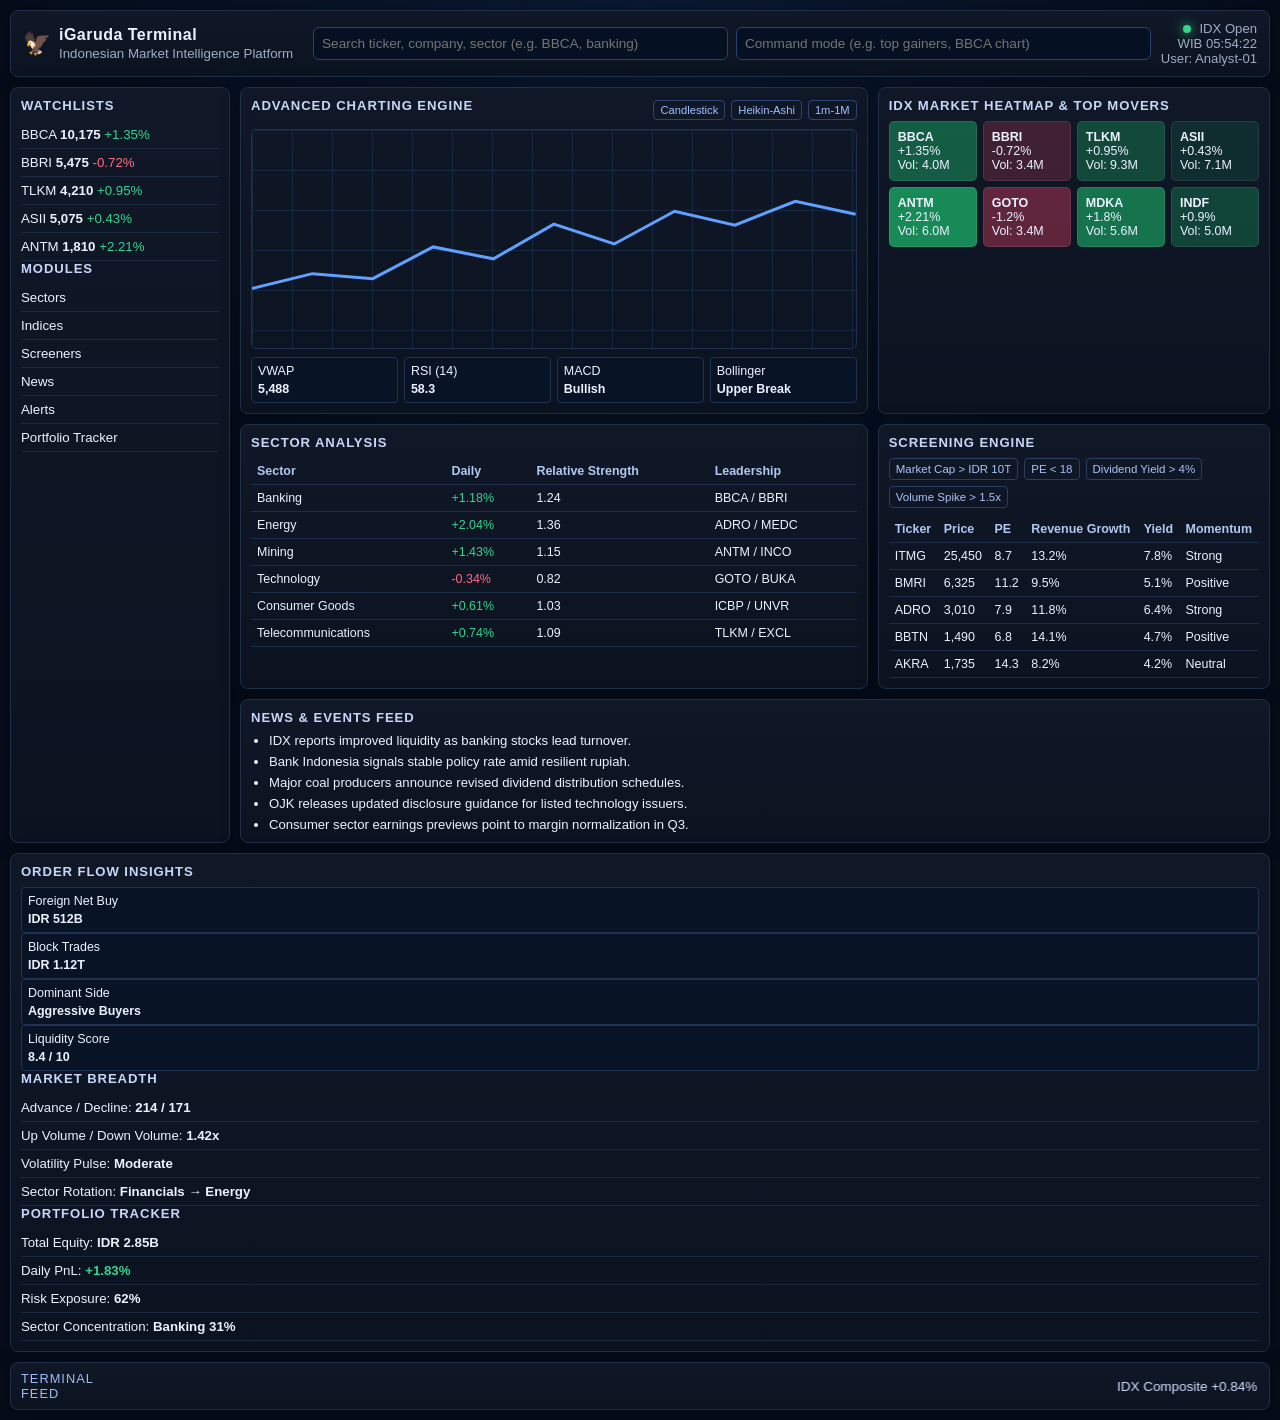
==== index.html @ 505cfd16 "Build iGaruda Terminal IDX-focused dashboard prototype" ====
<!doctype html>
<html lang="en">
  <head>
    <meta charset="UTF-8" />
    <meta name="viewport" content="width=device-width, initial-scale=1.0" />
    <title>iGaruda Terminal</title>
    <link rel="stylesheet" href="styles.css" />
  </head>
  <body>
    <div class="app-shell">
      <header class="top-bar panel">
        <div class="brand">
          <span class="logo">🦅</span>
          <div>
            <h1>iGaruda Terminal</h1>
            <small>Indonesian Market Intelligence Platform</small>
          </div>
        </div>
        <div class="top-controls">
          <input id="globalSearch" type="text" placeholder="Search ticker, company, sector (e.g. BBCA, banking)" />
          <input id="commandInput" type="text" placeholder="Command mode (e.g. top gainers, BBCA chart)" />
        </div>
        <div class="status-block">
          <div><span class="dot live"></span> IDX Open</div>
          <div>WIB <span id="clock"></span></div>
          <div>User: Analyst-01</div>
        </div>
      </header>

      <aside class="left-sidebar panel">
        <section>
          <h2>Watchlists</h2>
          <ul id="watchlist"></ul>
        </section>
        <section>
          <h2>Modules</h2>
          <ul class="menu-list">
            <li>Sectors</li>
            <li>Indices</li>
            <li>Screeners</li>
            <li>News</li>
            <li>Alerts</li>
            <li>Portfolio Tracker</li>
          </ul>
        </section>
      </aside>

      <main class="workspace">
        <section class="panel chart-panel">
          <div class="panel-title-row">
            <h2>Advanced Charting Engine</h2>
            <div class="badges">
              <span class="badge">Candlestick</span>
              <span class="badge">Heikin-Ashi</span>
              <span class="badge">1m-1M</span>
            </div>
          </div>
          <div class="chart-placeholder">
            <div class="grid"></div>
            <svg viewBox="0 0 600 220" preserveAspectRatio="none" aria-label="sample market chart">
              <polyline points="0,160 60,145 120,150 180,118 240,130 300,95 360,115 420,82 480,96 540,72 600,85" />
            </svg>
          </div>
          <div class="metrics-row" id="chartMetrics"></div>
        </section>

        <section class="panel data-panel">
          <h2>IDX Market Heatmap & Top Movers</h2>
          <div id="heatmap" class="heatmap-grid"></div>
        </section>

        <section class="panel sector-panel">
          <h2>Sector Analysis</h2>
          <table>
            <thead>
              <tr><th>Sector</th><th>Daily</th><th>Relative Strength</th><th>Leadership</th></tr>
            </thead>
            <tbody id="sectorTable"></tbody>
          </table>
        </section>

        <section class="panel screener-panel">
          <h2>Screening Engine</h2>
          <div class="filter-row">
            <span>Market Cap &gt; IDR 10T</span>
            <span>PE &lt; 18</span>
            <span>Dividend Yield &gt; 4%</span>
            <span>Volume Spike &gt; 1.5x</span>
          </div>
          <table>
            <thead>
              <tr><th>Ticker</th><th>Price</th><th>PE</th><th>Revenue Growth</th><th>Yield</th><th>Momentum</th></tr>
            </thead>
            <tbody id="screenerTable"></tbody>
          </table>
        </section>

        <section class="panel news-panel">
          <h2>News & Events Feed</h2>
          <ul id="newsFeed"></ul>
        </section>
      </main>

      <aside class="right-sidebar panel">
        <section>
          <h2>Order Flow Insights</h2>
          <div id="orderFlow"></div>
        </section>
        <section>
          <h2>Market Breadth</h2>
          <ul class="compact-list">
            <li>Advance / Decline: <strong id="adRatio">214 / 171</strong></li>
            <li>Up Volume / Down Volume: <strong>1.42x</strong></li>
            <li>Volatility Pulse: <strong>Moderate</strong></li>
            <li>Sector Rotation: <strong>Financials → Energy</strong></li>
          </ul>
        </section>
        <section>
          <h2>Portfolio Tracker</h2>
          <ul class="compact-list">
            <li>Total Equity: <strong>IDR 2.85B</strong></li>
            <li>Daily PnL: <strong class="up">+1.83%</strong></li>
            <li>Risk Exposure: <strong>62%</strong></li>
            <li>Sector Concentration: <strong>Banking 31%</strong></li>
          </ul>
        </section>
      </aside>

      <footer class="bottom-panel panel">
        <div class="ticker-label">Terminal Feed</div>
        <marquee id="tickerTape" behavior="scroll" direction="left"></marquee>
      </footer>
    </div>

    <script src="script.js"></script>
  </body>
</html>
---- styles.css ----
:root {
  --bg: #050d1a;
  --panel: #101827;
  --panel-alt: #0b1220;
  --line: #1f2f48;
  --text: #edf2ff;
  --muted: #9eaec7;
  --blue: #3f77ff;
  --up: #35d48c;
  --down: #ff6b81;
}

* { box-sizing: border-box; }
body {
  margin: 0;
  font-family: Inter, Segoe UI, sans-serif;
  color: var(--text);
  background: radial-gradient(circle at top, #0a1933, var(--bg) 40%);
}

.app-shell {
  display: grid;
  grid-template-columns: 250px 1fr 280px;
  grid-template-rows: auto 1fr auto;
  gap: 10px;
  min-height: 100vh;
  padding: 10px;
}

.panel {
  background: linear-gradient(180deg, var(--panel), var(--panel-alt));
  border: 1px solid var(--line);
  border-radius: 8px;
  box-shadow: 0 2px 20px rgba(0, 0, 0, 0.28);
}

.top-bar {
  grid-column: 1 / -1;
  display: flex;
  align-items: center;
  justify-content: space-between;
  padding: 10px 12px;
  gap: 10px;
}

.brand { display: flex; align-items: center; gap: 8px; min-width: 280px; }
.logo { font-size: 1.4rem; }
h1 { margin: 0; font-size: 1rem; letter-spacing: 0.03em; }
small { color: var(--muted); }

.top-controls {
  display: flex;
  gap: 8px;
  flex: 1;
}

input {
  width: 100%;
  border: 1px solid #294368;
  background: #061023;
  color: var(--text);
  border-radius: 6px;
  padding: 8px;
  font-size: 0.85rem;
}

.status-block { text-align: right; font-size: 0.82rem; color: var(--muted); }
.dot { display: inline-block; width: 8px; height: 8px; border-radius: 50%; margin-right: 5px; }
.dot.live { background: var(--up); box-shadow: 0 0 12px var(--up); }

.left-sidebar,
.right-sidebar {
  padding: 10px;
  overflow: auto;
}

.left-sidebar h2,
.right-sidebar h2,
.workspace h2 {
  margin: 0 0 8px;
  font-size: 0.82rem;
  color: #c8d7f8;
  text-transform: uppercase;
  letter-spacing: 0.07em;
}

.menu-list, .compact-list, #watchlist {
  list-style: none;
  margin: 0;
  padding: 0;
}

.menu-list li, .compact-list li, #watchlist li {
  padding: 6px 0;
  border-bottom: 1px solid #1a2840;
  font-size: 0.83rem;
}

.workspace {
  display: grid;
  gap: 10px;
  grid-template-columns: 1.6fr 1fr;
  grid-template-areas:
    "chart heat"
    "sector screener"
    "news news";
}

.chart-panel { grid-area: chart; padding: 10px; }
.data-panel { grid-area: heat; padding: 10px; }
.sector-panel { grid-area: sector; padding: 10px; }
.screener-panel { grid-area: screener; padding: 10px; }
.news-panel { grid-area: news; padding: 10px; }

.panel-title-row { display: flex; justify-content: space-between; align-items: center; }
.badges { display: flex; gap: 6px; }
.badge {
  padding: 3px 6px;
  border: 1px solid #2c4470;
  border-radius: 4px;
  font-size: 0.7rem;
  color: #9fc0ff;
}

.chart-placeholder {
  margin-top: 8px;
  height: 220px;
  border-radius: 6px;
  border: 1px solid #1d3050;
  position: relative;
  overflow: hidden;
}
.chart-placeholder .grid {
  position: absolute;
  inset: 0;
  background-image: linear-gradient(#162741 1px, transparent 1px), linear-gradient(90deg, #162741 1px, transparent 1px);
  background-size: 40px 40px;
}
svg { position: absolute; inset: 0; width: 100%; height: 100%; }
polyline { fill: none; stroke: #62a0ff; stroke-width: 3; }

.metrics-row {
  margin-top: 8px;
  display: grid;
  grid-template-columns: repeat(4, minmax(0, 1fr));
  gap: 6px;
}
.metric {
  background: #091326;
  border: 1px solid #203252;
  border-radius: 4px;
  padding: 6px;
  font-size: 0.78rem;
}
.metric strong { display: block; margin-top: 4px; }
.up { color: var(--up); }
.down { color: var(--down); }

.heatmap-grid {
  display: grid;
  grid-template-columns: repeat(4, minmax(0, 1fr));
  gap: 6px;
}
.heat-cell {
  padding: 8px;
  border-radius: 5px;
  font-size: 0.78rem;
  border: 1px solid rgba(255,255,255,0.08);
}

table {
  width: 100%;
  border-collapse: collapse;
  font-size: 0.78rem;
}
th, td {
  text-align: left;
  padding: 6px;
  border-bottom: 1px solid #1d2d49;
}
th { color: #b2c8f1; }
.filter-row {
  display: flex;
  flex-wrap: wrap;
  gap: 6px;
  margin-bottom: 8px;
}
.filter-row span {
  font-size: 0.72rem;
  border: 1px solid #2a3e62;
  padding: 4px 6px;
  border-radius: 4px;
  color: #abc4f7;
}

#newsFeed {
  margin: 0;
  padding-left: 18px;
  display: grid;
  gap: 6px;
  font-size: 0.82rem;
}

.bottom-panel {
  grid-column: 1 / -1;
  display: flex;
  gap: 10px;
  align-items: center;
  padding: 8px 10px;
}
.ticker-label {
  font-size: 0.8rem;
  text-transform: uppercase;
  letter-spacing: 0.08em;
  color: #9ebbf6;
}
marquee { color: #d1e1ff; font-size: 0.84rem; }

@media (max-width: 1300px) {
  .app-shell {
    grid-template-columns: 220px 1fr;
  }
  .right-sidebar { grid-column: 1 / -1; }
}
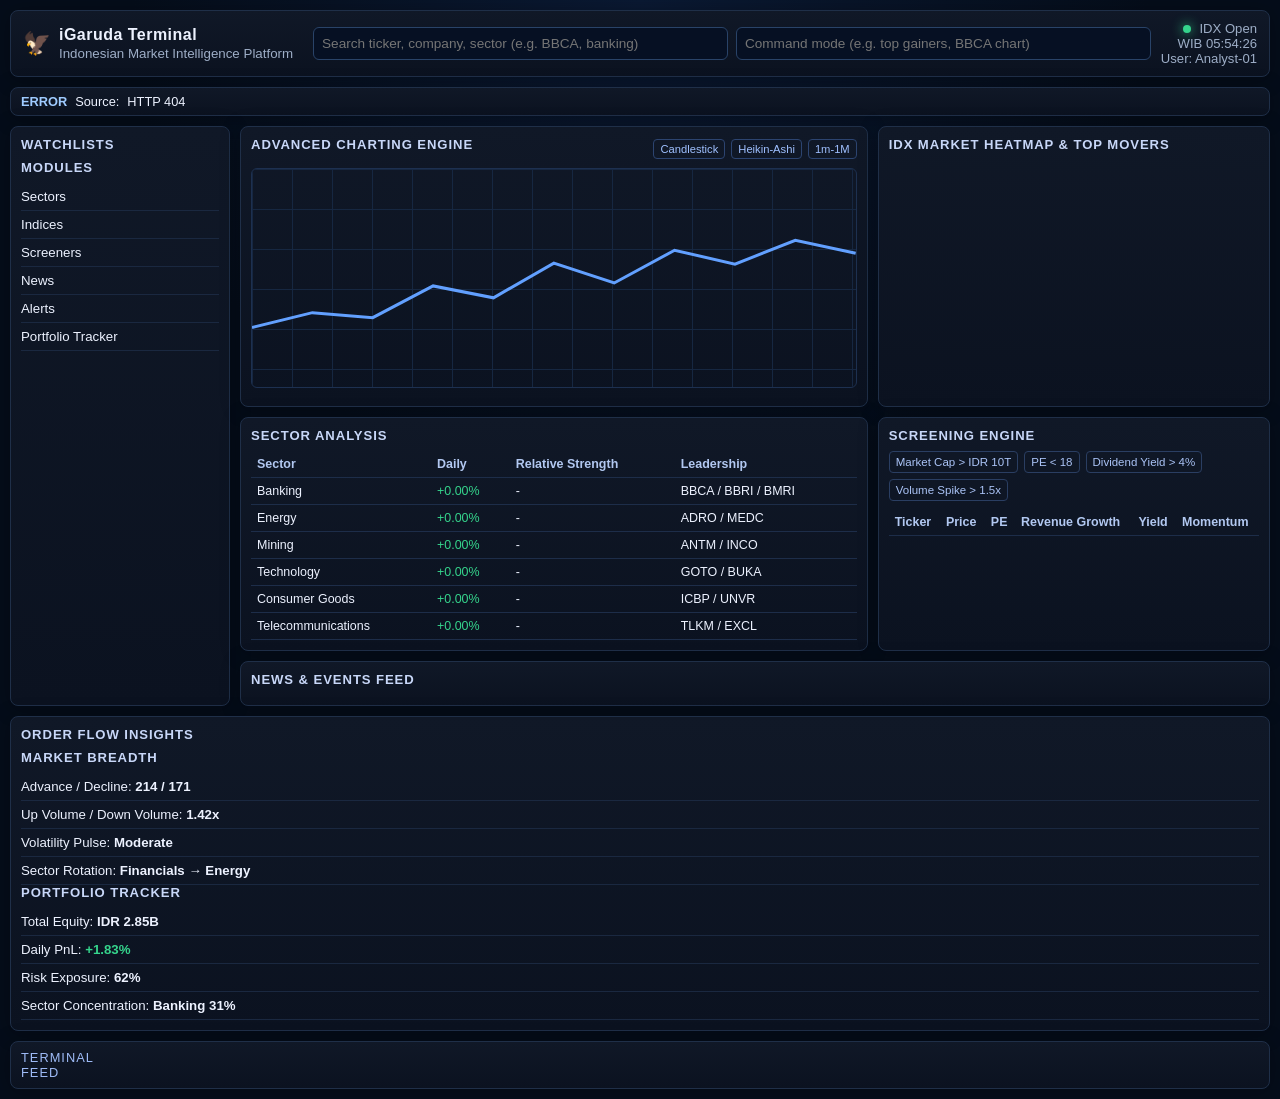
==== commit adccd9c1: "Upgrade to live-refresh terminal with backend market APIs" ====
--- a/index.html
+++ b/index.html
@@ -26,6 +26,11 @@
           <div>User: Analyst-01</div>
         </div>
       </header>
+
+      <div class="live-ribbon panel">
+        <strong id="dataMode">LIVE DATA</strong>
+        <span>Source:</span> <span id="dataSource">Connecting...</span>
+      </div>
 
       <aside class="left-sidebar panel">
         <section>
@@ -58,7 +63,7 @@
           <div class="chart-placeholder">
             <div class="grid"></div>
             <svg viewBox="0 0 600 220" preserveAspectRatio="none" aria-label="sample market chart">
-              <polyline points="0,160 60,145 120,150 180,118 240,130 300,95 360,115 420,82 480,96 540,72 600,85" />
+              <polyline id="chartLine" points="0,160 60,145 120,150 180,118 240,130 300,95 360,115 420,82 480,96 540,72 600,85" />
             </svg>
           </div>
           <div class="metrics-row" id="chartMetrics"></div>
--- a/styles.css
+++ b/styles.css
@@ -216,6 +216,17 @@
 }
 marquee { color: #d1e1ff; font-size: 0.84rem; }
 
+
+.live-ribbon {
+  grid-column: 1 / -1;
+  padding: 6px 10px;
+  font-size: 0.8rem;
+  display: flex;
+  gap: 8px;
+  align-items: center;
+}
+.live-ribbon strong { color: #9fcbff; }
+
 @media (max-width: 1300px) {
   .app-shell {
     grid-template-columns: 220px 1fr;
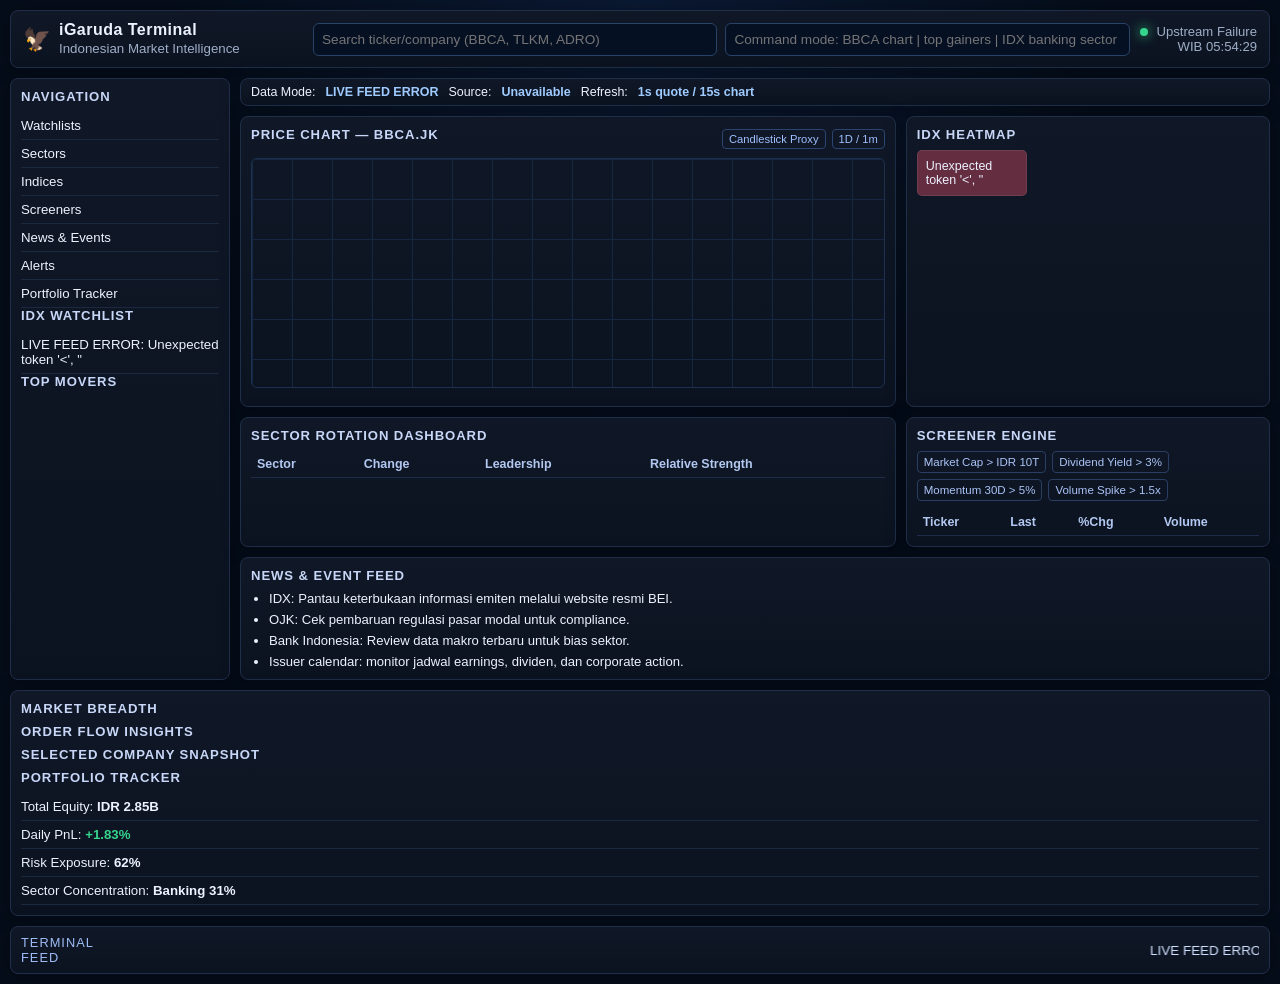
==== commit 9cc76b8c: "Upgrade iGaruda terminal with richer live market workspace" ====
--- a/index.html
+++ b/index.html
@@ -10,116 +10,139 @@
     <div class="app-shell">
       <header class="top-bar panel">
         <div class="brand">
-          <span class="logo">🦅</span>
+          <div class="logo">🦅</div>
           <div>
             <h1>iGaruda Terminal</h1>
-            <small>Indonesian Market Intelligence Platform</small>
+            <small>Indonesian Market Intelligence</small>
           </div>
         </div>
+
         <div class="top-controls">
-          <input id="globalSearch" type="text" placeholder="Search ticker, company, sector (e.g. BBCA, banking)" />
-          <input id="commandInput" type="text" placeholder="Command mode (e.g. top gainers, BBCA chart)" />
+          <input id="globalSearch" type="text" placeholder="Search ticker/company (BBCA, TLKM, ADRO)" />
+          <input id="commandInput" type="text" placeholder="Command mode: BBCA chart | top gainers | IDX banking sector" />
         </div>
+
         <div class="status-block">
-          <div><span class="dot live"></span> IDX Open</div>
-          <div>WIB <span id="clock"></span></div>
-          <div>User: Analyst-01</div>
+          <div><span class="dot live"></span> <span id="marketStatus">Market Data Monitoring</span></div>
+          <div>WIB <span id="clock">--:--:--</span></div>
         </div>
       </header>
 
-      <div class="live-ribbon panel">
-        <strong id="dataMode">LIVE DATA</strong>
-        <span>Source:</span> <span id="dataSource">Connecting...</span>
-      </div>
-
       <aside class="left-sidebar panel">
         <section>
-          <h2>Watchlists</h2>
-          <ul id="watchlist"></ul>
-        </section>
-        <section>
-          <h2>Modules</h2>
+          <h2>Navigation</h2>
           <ul class="menu-list">
+            <li>Watchlists</li>
             <li>Sectors</li>
             <li>Indices</li>
             <li>Screeners</li>
-            <li>News</li>
+            <li>News & Events</li>
             <li>Alerts</li>
             <li>Portfolio Tracker</li>
           </ul>
         </section>
+
+        <section>
+          <h2>IDX Watchlist</h2>
+          <ul id="watchlist"></ul>
+        </section>
+
+        <section>
+          <h2>Top Movers</h2>
+          <ul id="topMovers" class="compact-list"></ul>
+        </section>
       </aside>
 
       <main class="workspace">
-        <section class="panel chart-panel">
+        <section class="live-ribbon panel">
+          <span>Data Mode:</span>
+          <strong id="dataMode">Loading...</strong>
+          <span>Source:</span>
+          <strong id="dataSource">-</strong>
+          <span>Refresh:</span>
+          <strong id="refreshInfo">1s quote / 15s chart</strong>
+        </section>
+
+        <section class="chart-panel panel">
           <div class="panel-title-row">
-            <h2>Advanced Charting Engine</h2>
+            <h2 id="chartTitle">Price Chart — BBCA.JK</h2>
             <div class="badges">
-              <span class="badge">Candlestick</span>
-              <span class="badge">Heikin-Ashi</span>
-              <span class="badge">1m-1M</span>
+              <span class="badge">Candlestick Proxy</span>
+              <span class="badge">1D / 1m</span>
             </div>
           </div>
           <div class="chart-placeholder">
             <div class="grid"></div>
-            <svg viewBox="0 0 600 220" preserveAspectRatio="none" aria-label="sample market chart">
-              <polyline id="chartLine" points="0,160 60,145 120,150 180,118 240,130 300,95 360,115 420,82 480,96 540,72 600,85" />
+            <svg viewBox="0 0 600 220" preserveAspectRatio="none">
+              <polyline id="chartLine" points=""></polyline>
             </svg>
           </div>
-          <div class="metrics-row" id="chartMetrics"></div>
+          <div id="chartMetrics" class="metrics-row"></div>
         </section>
 
-        <section class="panel data-panel">
-          <h2>IDX Market Heatmap & Top Movers</h2>
+        <section class="data-panel panel">
+          <h2>IDX Heatmap</h2>
           <div id="heatmap" class="heatmap-grid"></div>
         </section>
 
-        <section class="panel sector-panel">
-          <h2>Sector Analysis</h2>
+        <section class="sector-panel panel">
+          <h2>Sector Rotation Dashboard</h2>
           <table>
             <thead>
-              <tr><th>Sector</th><th>Daily</th><th>Relative Strength</th><th>Leadership</th></tr>
+              <tr>
+                <th>Sector</th>
+                <th>Change</th>
+                <th>Leadership</th>
+                <th>Relative Strength</th>
+              </tr>
             </thead>
             <tbody id="sectorTable"></tbody>
           </table>
         </section>
 
-        <section class="panel screener-panel">
-          <h2>Screening Engine</h2>
+        <section class="screener-panel panel">
+          <h2>Screener Engine</h2>
           <div class="filter-row">
             <span>Market Cap &gt; IDR 10T</span>
-            <span>PE &lt; 18</span>
-            <span>Dividend Yield &gt; 4%</span>
+            <span>Dividend Yield &gt; 3%</span>
+            <span>Momentum 30D &gt; 5%</span>
             <span>Volume Spike &gt; 1.5x</span>
           </div>
           <table>
             <thead>
-              <tr><th>Ticker</th><th>Price</th><th>PE</th><th>Revenue Growth</th><th>Yield</th><th>Momentum</th></tr>
+              <tr>
+                <th>Ticker</th>
+                <th>Last</th>
+                <th>%Chg</th>
+                <th>Volume</th>
+              </tr>
             </thead>
-            <tbody id="screenerTable"></tbody>
+            <tbody id="screenerBody"></tbody>
           </table>
         </section>
 
-        <section class="panel news-panel">
-          <h2>News & Events Feed</h2>
+        <section class="news-panel panel">
+          <h2>News & Event Feed</h2>
           <ul id="newsFeed"></ul>
         </section>
       </main>
 
       <aside class="right-sidebar panel">
         <section>
+          <h2>Market Breadth</h2>
+          <ul id="breadthList" class="compact-list"></ul>
+        </section>
+
+        <section>
           <h2>Order Flow Insights</h2>
-          <div id="orderFlow"></div>
+          <ul id="flowList" class="compact-list"></ul>
         </section>
+
         <section>
-          <h2>Market Breadth</h2>
-          <ul class="compact-list">
-            <li>Advance / Decline: <strong id="adRatio">214 / 171</strong></li>
-            <li>Up Volume / Down Volume: <strong>1.42x</strong></li>
-            <li>Volatility Pulse: <strong>Moderate</strong></li>
-            <li>Sector Rotation: <strong>Financials → Energy</strong></li>
-          </ul>
+          <h2>Selected Company Snapshot</h2>
+          <ul id="companySnapshot" class="compact-list"></ul>
         </section>
+
         <section>
           <h2>Portfolio Tracker</h2>
           <ul class="compact-list">
--- a/styles.css
+++ b/styles.css
@@ -20,7 +20,7 @@
 
 .app-shell {
   display: grid;
-  grid-template-columns: 250px 1fr 280px;
+  grid-template-columns: 250px 1fr 300px;
   grid-template-rows: auto 1fr auto;
   gap: 10px;
   min-height: 100vh;
@@ -48,11 +48,7 @@
 h1 { margin: 0; font-size: 1rem; letter-spacing: 0.03em; }
 small { color: var(--muted); }
 
-.top-controls {
-  display: flex;
-  gap: 8px;
-  flex: 1;
-}
+.top-controls { display: flex; gap: 8px; flex: 1; }
 
 input {
   width: 100%;
@@ -69,10 +65,7 @@
 .dot.live { background: var(--up); box-shadow: 0 0 12px var(--up); }
 
 .left-sidebar,
-.right-sidebar {
-  padding: 10px;
-  overflow: auto;
-}
+.right-sidebar { padding: 10px; overflow: auto; }
 
 .left-sidebar h2,
 .right-sidebar h2,
@@ -99,12 +92,24 @@
 .workspace {
   display: grid;
   gap: 10px;
-  grid-template-columns: 1.6fr 1fr;
+  grid-template-columns: 1.8fr 1fr;
   grid-template-areas:
+    "ribbon ribbon"
     "chart heat"
     "sector screener"
     "news news";
 }
+
+.live-ribbon {
+  grid-area: ribbon;
+  padding: 6px 10px;
+  font-size: 0.78rem;
+  display: flex;
+  gap: 10px;
+  flex-wrap: wrap;
+  align-items: center;
+}
+.live-ribbon strong { color: #9fcbff; }
 
 .chart-panel { grid-area: chart; padding: 10px; }
 .data-panel { grid-area: heat; padding: 10px; }
@@ -124,7 +129,7 @@
 
 .chart-placeholder {
   margin-top: 8px;
-  height: 220px;
+  height: 230px;
   border-radius: 6px;
   border: 1px solid #1d3050;
   position: relative;
@@ -158,7 +163,7 @@
 
 .heatmap-grid {
   display: grid;
-  grid-template-columns: repeat(4, minmax(0, 1fr));
+  grid-template-columns: repeat(3, minmax(0, 1fr));
   gap: 6px;
 }
 .heat-cell {
@@ -166,6 +171,9 @@
   border-radius: 5px;
   font-size: 0.78rem;
   border: 1px solid rgba(255,255,255,0.08);
+}
+.heat-cell.danger {
+  background: rgba(227, 81, 105, 0.4);
 }
 
 table {
@@ -216,17 +224,6 @@
 }
 marquee { color: #d1e1ff; font-size: 0.84rem; }
 
-
-.live-ribbon {
-  grid-column: 1 / -1;
-  padding: 6px 10px;
-  font-size: 0.8rem;
-  display: flex;
-  gap: 8px;
-  align-items: center;
-}
-.live-ribbon strong { color: #9fcbff; }
-
 @media (max-width: 1300px) {
   .app-shell {
     grid-template-columns: 220px 1fr;
